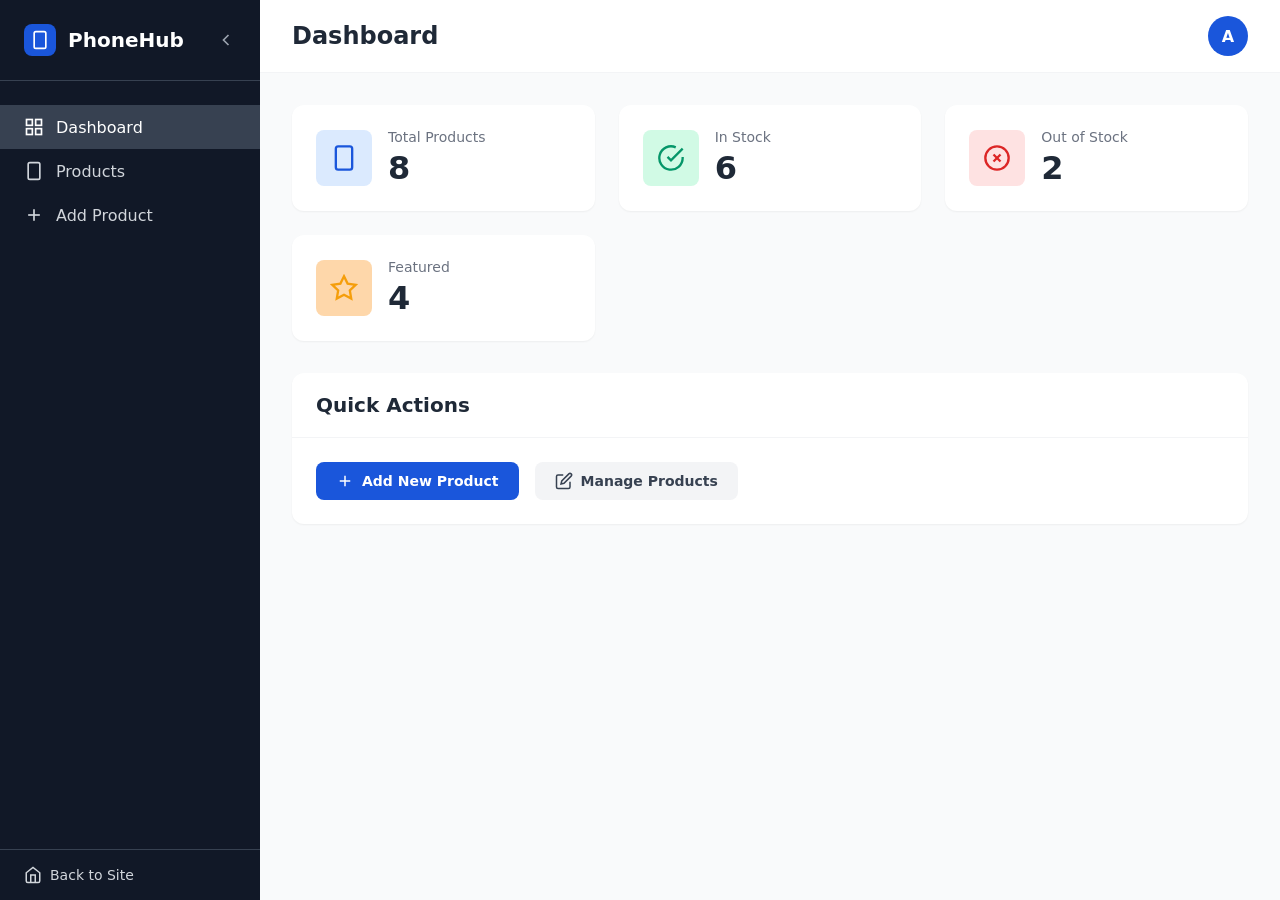
==== admin/index.html @ 2fc8dd60 "first commit" ====
<!DOCTYPE html>
<html lang="en">
<head>
  <meta charset="UTF-8">
  <meta name="viewport" content="width=device-width, initial-scale=1.0">
  <title>Admin Dashboard - PhoneHub</title>
  <style>
    /* ================================
       PhoneHub Admin Styles
       ================================ */
    :root {
      --primary: #1a56db;
      --primary-dark: #1e429f;
      --primary-light: #e1effe;
      --secondary: #7c3aed;
      --success: #059669;
      --danger: #dc2626;
      --warning: #f59e0b;
      --dark: #111827;
      --gray-900: #1f2937;
      --gray-800: #374151;
      --gray-700: #4b5563;
      --gray-600: #6b7280;
      --gray-500: #9ca3af;
      --gray-400: #d1d5db;
      --gray-300: #e5e7eb;
      --gray-200: #f3f4f6;
      --gray-100: #f9fafb;
      --white: #ffffff;
      --shadow-sm: 0 1px 2px rgba(0,0,0,0.05);
      --shadow: 0 1px 3px rgba(0,0,0,0.1), 0 1px 2px rgba(0,0,0,0.06);
      --shadow-md: 0 4px 6px -1px rgba(0,0,0,0.1), 0 2px 4px -2px rgba(0,0,0,0.1);
      --shadow-lg: 0 10px 15px -3px rgba(0,0,0,0.1), 0 4px 6px -4px rgba(0,0,0,0.1);
      --radius: 0.5rem;
      --radius-lg: 0.75rem;
      --radius-xl: 1rem;
      --transition: all 0.3s ease;
    }

    * {
      margin: 0;
      padding: 0;
      box-sizing: border-box;
    }

    body {
      font-family: 'Segoe UI', system-ui, -apple-system, sans-serif;
      background: var(--gray-100);
      color: var(--gray-900);
    }

    /* Admin Wrapper */
    .admin-wrapper {
      display: flex;
      min-height: 100vh;
    }

    /* Sidebar */
    .sidebar {
      width: 260px;
      background: var(--dark);
      color: var(--gray-400);
      display: flex;
      flex-direction: column;
      position: fixed;
      top: 0;
      left: 0;
      bottom: 0;
      z-index: 100;
      transition: transform 0.3s ease;
    }

    .sidebar-header {
      padding: 1.5rem;
      display: flex;
      align-items: center;
      justify-content: space-between;
      border-bottom: 1px solid var(--gray-800);
    }

    .sidebar-logo {
      display: flex;
      align-items: center;
      gap: 0.75rem;
      text-decoration: none;
      color: var(--white);
      font-weight: 800;
      font-size: 1.25rem;
    }

    .sidebar-logo-icon {
      width: 32px;
      height: 32px;
      background: var(--primary);
      border-radius: var(--radius);
      display: flex;
      align-items: center;
      justify-content: center;
      color: white;
    }

    .sidebar-toggle {
      background: none;
      border: none;
      color: var(--gray-500);
      cursor: pointer;
      display: flex;
      align-items: center;
    }

    .sidebar-nav {
      flex: 1;
      padding: 1.5rem 0;
      list-style: none;
    }

    .sidebar-nav li a {
      display: flex;
      align-items: center;
      gap: 0.75rem;
      padding: 0.75rem 1.5rem;
      color: var(--gray-400);
      text-decoration: none;
      transition: var(--transition);
    }

    .sidebar-nav li a:hover,
    .sidebar-nav li a.active {
      background: var(--gray-800);
      color: var(--white);
    }

    .sidebar-nav li a svg {
      width: 20px;
      height: 20px;
    }

    .sidebar-footer {
      padding: 1rem 1.5rem;
      border-top: 1px solid var(--gray-800);
    }

    .back-to-site {
      display: flex;
      align-items: center;
      gap: 0.5rem;
      color: var(--gray-400);
      text-decoration: none;
      font-size: 0.875rem;
    }

    .back-to-site:hover {
      color: var(--white);
    }

    /* Main Content */
    .main-content {
      flex: 1;
      margin-left: 260px;
      min-height: 100vh;
    }

    /* Top Header */
    .top-header {
      background: var(--white);
      padding: 1rem 2rem;
      display: flex;
      align-items: center;
      justify-content: space-between;
      border-bottom: 1px solid var(--gray-200);
      position: sticky;
      top: 0;
      z-index: 50;
    }

    .page-title {
      font-size: 1.5rem;
      font-weight: 700;
      color: var(--gray-900);
    }

    .mobile-sidebar-toggle {
      display: none;
      background: none;
      border: none;
      cursor: pointer;
      color: var(--gray-700);
    }

    .user-avatar {
      width: 40px;
      height: 40px;
      background: var(--primary);
      border-radius: 50%;
      display: flex;
      align-items: center;
      justify-content: center;
      font-weight: 700;
      color: white;
      text-transform: uppercase;
    }

    /* Content */
    .content {
      padding: 2rem;
    }

    /* Stats Grid */
    .stats-grid {
      display: grid;
      grid-template-columns: repeat(auto-fit, minmax(240px, 1fr));
      gap: 1.5rem;
      margin-bottom: 2rem;
    }

    .stat-card {
      background: var(--white);
      border-radius: var(--radius-lg);
      padding: 1.5rem;
      display: flex;
      align-items: center;
      gap: 1rem;
      box-shadow: var(--shadow-sm);
      transition: var(--transition);
    }

    .stat-card:hover {
      box-shadow: var(--shadow-md);
    }

    .stat-icon {
      width: 56px;
      height: 56px;
      border-radius: var(--radius);
      display: flex;
      align-items: center;
      justify-content: center;
      background: var(--gray-100);
    }

    .stat-icon.blue { background: #dbeafe; color: var(--primary); }
    .stat-icon.green { background: #d1fae5; color: var(--success); }
    .stat-icon.red { background: #fee2e2; color: var(--danger); }
    .stat-icon.orange { background: #fed7aa; color: var(--warning); }

    .stat-info h3 {
      font-size: 0.875rem;
      font-weight: 500;
      color: var(--gray-600);
      margin-bottom: 0.25rem;
    }

    .stat-value {
      font-size: 2rem;
      font-weight: 800;
      color: var(--gray-900);
    }

    /* Card */
    .card {
      background: var(--white);
      border-radius: var(--radius-lg);
      box-shadow: var(--shadow-sm);
      margin-top: 1rem;
    }

    .card-header {
      padding: 1.25rem 1.5rem;
      border-bottom: 1px solid var(--gray-200);
    }

    .card-title {
      font-size: 1.25rem;
      font-weight: 700;
      color: var(--gray-900);
    }

    .card-body {
      padding: 1.5rem;
    }

    /* Buttons */
    .btn {
      display: inline-flex;
      align-items: center;
      gap: 0.5rem;
      padding: 0.625rem 1.25rem;
      border-radius: var(--radius);
      font-weight: 600;
      font-size: 0.875rem;
      text-decoration: none;
      transition: var(--transition);
      cursor: pointer;
      border: none;
    }

    .btn-primary {
      background: var(--primary);
      color: var(--white);
    }

    .btn-primary:hover {
      background: var(--primary-dark);
      transform: translateY(-1px);
    }

    .btn-secondary {
      background: var(--gray-200);
      color: var(--gray-800);
    }

    .btn-secondary:hover {
      background: var(--gray-300);
    }

    /* Mobile Responsive */
    @media (max-width: 768px) {
      .sidebar {
        transform: translateX(-100%);
      }

      .sidebar.open {
        transform: translateX(0);
      }

      .main-content {
        margin-left: 0;
      }

      .mobile-sidebar-toggle {
        display: block;
      }

      .mobile-overlay {
        position: fixed;
        inset: 0;
        background: rgba(0,0,0,0.5);
        z-index: 90;
        display: none;
      }

      .mobile-overlay.active {
        display: block;
      }

      .stats-grid {
        grid-template-columns: 1fr;
      }

      .content {
        padding: 1rem;
      }

      .top-header {
        padding: 1rem;
      }
    }
  </style>
</head>
<body>
  <div class="admin-wrapper">
    <!-- Mobile Overlay -->
    <div class="mobile-overlay" id="mobileOverlay"></div>

    <!-- Sidebar -->
    <aside class="sidebar" id="sidebar">
      <div class="sidebar-header">
        <a href="index.html" class="sidebar-logo">
          <div class="sidebar-logo-icon">
            <svg width="20" height="20" viewBox="0 0 24 24" fill="none" stroke="currentColor" stroke-width="2">
              <rect x="5" y="2" width="14" height="20" rx="2" ry="2"></rect>
              <line x1="12" y1="18" x2="12.01" y2="18"></line>
            </svg>
          </div>
          <span class="sidebar-logo-text">PhoneHub</span>
        </a>
        <button class="sidebar-toggle" id="sidebarToggle" aria-label="Toggle sidebar">
          <svg width="20" height="20" viewBox="0 0 24 24" fill="none" stroke="currentColor" stroke-width="2">
            <polyline points="15 18 9 12 15 6"></polyline>
          </svg>
        </button>
      </div>
      <ul class="sidebar-nav">
        <li><a href="index.html" class="active">
          <svg viewBox="0 0 24 24" fill="none" stroke="currentColor" stroke-width="2">
            <rect x="3" y="3" width="7" height="7"></rect>
            <rect x="14" y="3" width="7" height="7"></rect>
            <rect x="14" y="14" width="7" height="7"></rect>
            <rect x="3" y="14" width="7" height="7"></rect>
          </svg>
          <span>Dashboard</span>
        </a></li>
        <li><a href="products.html">
          <svg viewBox="0 0 24 24" fill="none" stroke="currentColor" stroke-width="2">
            <rect x="5" y="2" width="14" height="20" rx="2" ry="2"></rect>
            <line x1="12" y1="18" x2="12.01" y2="18"></line>
          </svg>
          <span>Products</span>
        </a></li>
        <li><a href="add-product.html">
          <svg viewBox="0 0 24 24" fill="none" stroke="currentColor" stroke-width="2">
            <line x1="12" y1="5" x2="12" y2="19"></line>
            <line x1="5" y1="12" x2="19" y2="12"></line>
          </svg>
          <span>Add Product</span>
        </a></li>
      </ul>
      <div class="sidebar-footer">
        <a href="../index.html" class="back-to-site">
          <svg width="18" height="18" viewBox="0 0 24 24" fill="none" stroke="currentColor" stroke-width="2">
            <path d="M3 9l9-7 9 7v11a2 2 0 0 1-2 2H5a2 2 0 0 1-2-2z"></path>
            <polyline points="9 22 9 12 15 12 15 22"></polyline>
          </svg>
          <span>Back to Site</span>
        </a>
      </div>
    </aside>

    <!-- Main Content -->
    <main class="main-content">
      <!-- Top Header -->
      <header class="top-header">
        <div style="display: flex; align-items: center; gap: 1rem;">
          <button class="mobile-sidebar-toggle" id="mobileSidebarToggle" aria-label="Open sidebar">
            <svg width="24" height="24" viewBox="0 0 24 24" fill="none" stroke="currentColor" stroke-width="2">
              <line x1="3" y1="12" x2="21" y2="12"></line>
              <line x1="3" y1="6" x2="21" y2="6"></line>
              <line x1="3" y1="18" x2="21" y2="18"></line>
            </svg>
          </button>
          <h1 class="page-title">Dashboard</h1>
        </div>
        <div class="header-actions">
          <div class="user-avatar">A</div>
        </div>
      </header>

      <!-- Content - All Stats Hand-Coded -->
      <div class="content">
        <!-- Stats Cards (hardcoded numbers based on actual product catalog) -->
        <div class="stats-grid">
          <div class="stat-card">
            <div class="stat-icon blue">
              <svg width="28" height="28" viewBox="0 0 24 24" fill="none" stroke="currentColor" stroke-width="2">
                <rect x="5" y="2" width="14" height="20" rx="2" ry="2"></rect>
                <line x1="12" y1="18" x2="12.01" y2="18"></line>
              </svg>
            </div>
            <div class="stat-info">
              <h3>Total Products</h3>
              <div class="stat-value">8</div>
            </div>
          </div>
          <div class="stat-card">
            <div class="stat-icon green">
              <svg width="28" height="28" viewBox="0 0 24 24" fill="none" stroke="currentColor" stroke-width="2">
                <path d="M22 11.08V12a10 10 0 1 1-5.93-9.14"></path>
                <polyline points="22 4 12 14.01 9 11.01"></polyline>
              </svg>
            </div>
            <div class="stat-info">
              <h3>In Stock</h3>
              <div class="stat-value">6</div>
            </div>
          </div>
          <div class="stat-card">
            <div class="stat-icon red">
              <svg width="28" height="28" viewBox="0 0 24 24" fill="none" stroke="currentColor" stroke-width="2">
                <circle cx="12" cy="12" r="10"></circle>
                <line x1="15" y1="9" x2="9" y2="15"></line>
                <line x1="9" y1="9" x2="15" y2="15"></line>
              </svg>
            </div>
            <div class="stat-info">
              <h3>Out of Stock</h3>
              <div class="stat-value">2</div>
            </div>
          </div>
          <div class="stat-card">
            <div class="stat-icon orange">
              <svg width="28" height="28" viewBox="0 0 24 24" fill="none" stroke="currentColor" stroke-width="2">
                <polygon points="12 2 15.09 8.26 22 9.27 17 14.14 18.18 21.02 12 17.77 5.82 21.02 7 14.14 2 9.27 8.91 8.26 12 2"></polygon>
              </svg>
            </div>
            <div class="stat-info">
              <h3>Featured</h3>
              <div class="stat-value">4</div>
            </div>
          </div>
        </div>

        <!-- Quick Actions -->
        <div class="card">
          <div class="card-header">
            <h2 class="card-title">Quick Actions</h2>
          </div>
          <div class="card-body" style="display: flex; gap: 1rem; flex-wrap: wrap;">
            <a href="add-product.html" class="btn btn-primary" style="display: inline-flex;">
              <svg width="18" height="18" viewBox="0 0 24 24" fill="none" stroke="currentColor" stroke-width="2">
                <line x1="12" y1="5" x2="12" y2="19"></line>
                <line x1="5" y1="12" x2="19" y2="12"></line>
              </svg>
              Add New Product
            </a>
            <a href="products.html" class="btn btn-secondary" style="display: inline-flex;">
              <svg width="18" height="18" viewBox="0 0 24 24" fill="none" stroke="currentColor" stroke-width="2">
                <path d="M11 4H4a2 2 0 0 0-2 2v14a2 2 0 0 0 2 2h14a2 2 0 0 0 2-2v-7"></path>
                <path d="M18.5 2.5a2.121 2.121 0 0 1 3 3L12 15l-4 1 1-4 9.5-9.5z"></path>
              </svg>
              Manage Products
            </a>
          </div>
        </div>
      </div>
    </main>
  </div>

  <!-- Only mobile menu toggle JS (no product generation, no data.js) -->
  <script>
    document.addEventListener('DOMContentLoaded', function() {
      // Sidebar toggle (desktop)
      const sidebarToggle = document.getElementById('sidebarToggle');
      const sidebar = document.getElementById('sidebar');
      if (sidebarToggle && sidebar) {
        sidebarToggle.addEventListener('click', () => {
          sidebar.classList.toggle('collapsed');
          // For simplicity, we just hide or adjust width? But keep responsive.
          // We'll implement basic collapse: set width to 70px
          if (sidebar.classList.contains('collapsed')) {
            sidebar.style.width = '70px';
            document.querySelector('.main-content').style.marginLeft = '70px';
            document.querySelectorAll('.sidebar-nav li a span, .sidebar-logo-text, .sidebar-footer span').forEach(el => {
              el.style.display = 'none';
            });
          } else {
            sidebar.style.width = '260px';
            document.querySelector('.main-content').style.marginLeft = '260px';
            document.querySelectorAll('.sidebar-nav li a span, .sidebar-logo-text, .sidebar-footer span').forEach(el => {
              el.style.display = 'inline';
            });
          }
        });
      }

      // Mobile sidebar toggle
      const mobileToggle = document.getElementById('mobileSidebarToggle');
      const mobileOverlay = document.getElementById('mobileOverlay');
      if (mobileToggle && sidebar && mobileOverlay) {
        mobileToggle.addEventListener('click', () => {
          sidebar.classList.add('open');
          mobileOverlay.classList.add('active');
        });
        mobileOverlay.addEventListener('click', () => {
          sidebar.classList.remove('open');
          mobileOverlay.classList.remove('active');
        });
      }

      // On window resize, reset desktop sidebar if needed
      window.addEventListener('resize', () => {
        if (window.innerWidth > 768) {
          if (sidebar && sidebar.classList.contains('open')) {
            sidebar.classList.remove('open');
            mobileOverlay?.classList.remove('active');
          }
          if (sidebar && sidebar.classList.contains('collapsed')) {
            // keep collapsed state if set
          }
        }
      });
    });
  </script>
</body>
</html>
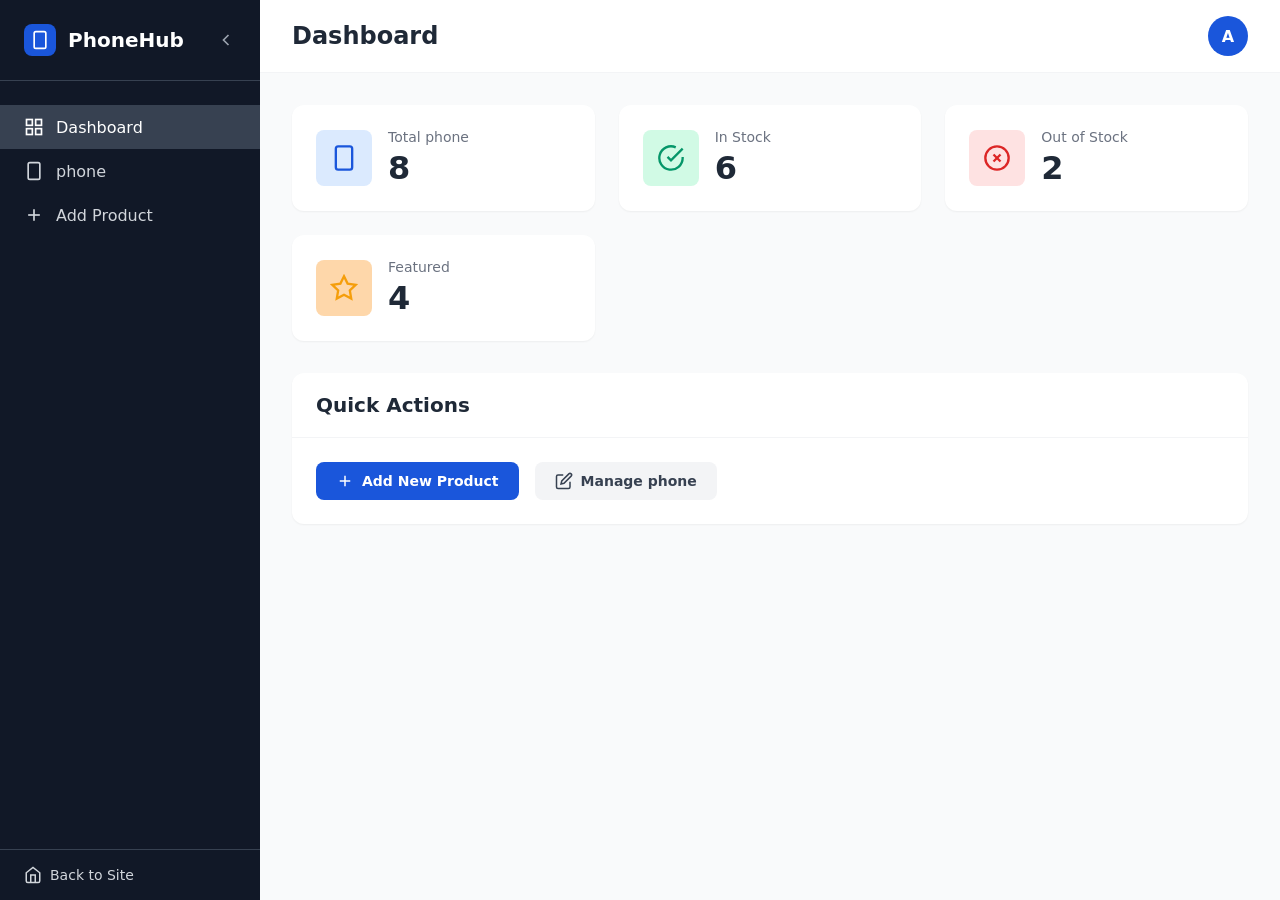
==== commit 62b37025: "Updated phone pages, removed old product files, added new phone and power bank pages" ====
--- a/admin/index.html
+++ b/admin/index.html
@@ -390,14 +390,14 @@
           </svg>
           <span>Dashboard</span>
         </a></li>
-        <li><a href="products.html">
+        <li><a href="phone.html">
           <svg viewBox="0 0 24 24" fill="none" stroke="currentColor" stroke-width="2">
             <rect x="5" y="2" width="14" height="20" rx="2" ry="2"></rect>
             <line x1="12" y1="18" x2="12.01" y2="18"></line>
           </svg>
-          <span>Products</span>
+          <span>phone</span>
         </a></li>
-        <li><a href="add-product.html">
+        <li><a href="add-phone.html">
           <svg viewBox="0 0 24 24" fill="none" stroke="currentColor" stroke-width="2">
             <line x1="12" y1="5" x2="12" y2="19"></line>
             <line x1="5" y1="12" x2="19" y2="12"></line>
@@ -447,7 +447,7 @@
               </svg>
             </div>
             <div class="stat-info">
-              <h3>Total Products</h3>
+              <h3>Total phone</h3>
               <div class="stat-value">8</div>
             </div>
           </div>
@@ -495,19 +495,19 @@
             <h2 class="card-title">Quick Actions</h2>
           </div>
           <div class="card-body" style="display: flex; gap: 1rem; flex-wrap: wrap;">
-            <a href="add-product.html" class="btn btn-primary" style="display: inline-flex;">
+            <a href="add-phone.html" class="btn btn-primary" style="display: inline-flex;">
               <svg width="18" height="18" viewBox="0 0 24 24" fill="none" stroke="currentColor" stroke-width="2">
                 <line x1="12" y1="5" x2="12" y2="19"></line>
                 <line x1="5" y1="12" x2="19" y2="12"></line>
               </svg>
               Add New Product
             </a>
-            <a href="products.html" class="btn btn-secondary" style="display: inline-flex;">
+            <a href="phone.html" class="btn btn-secondary" style="display: inline-flex;">
               <svg width="18" height="18" viewBox="0 0 24 24" fill="none" stroke="currentColor" stroke-width="2">
                 <path d="M11 4H4a2 2 0 0 0-2 2v14a2 2 0 0 0 2 2h14a2 2 0 0 0 2-2v-7"></path>
                 <path d="M18.5 2.5a2.121 2.121 0 0 1 3 3L12 15l-4 1 1-4 9.5-9.5z"></path>
               </svg>
-              Manage Products
+              Manage phone
             </a>
           </div>
         </div>
